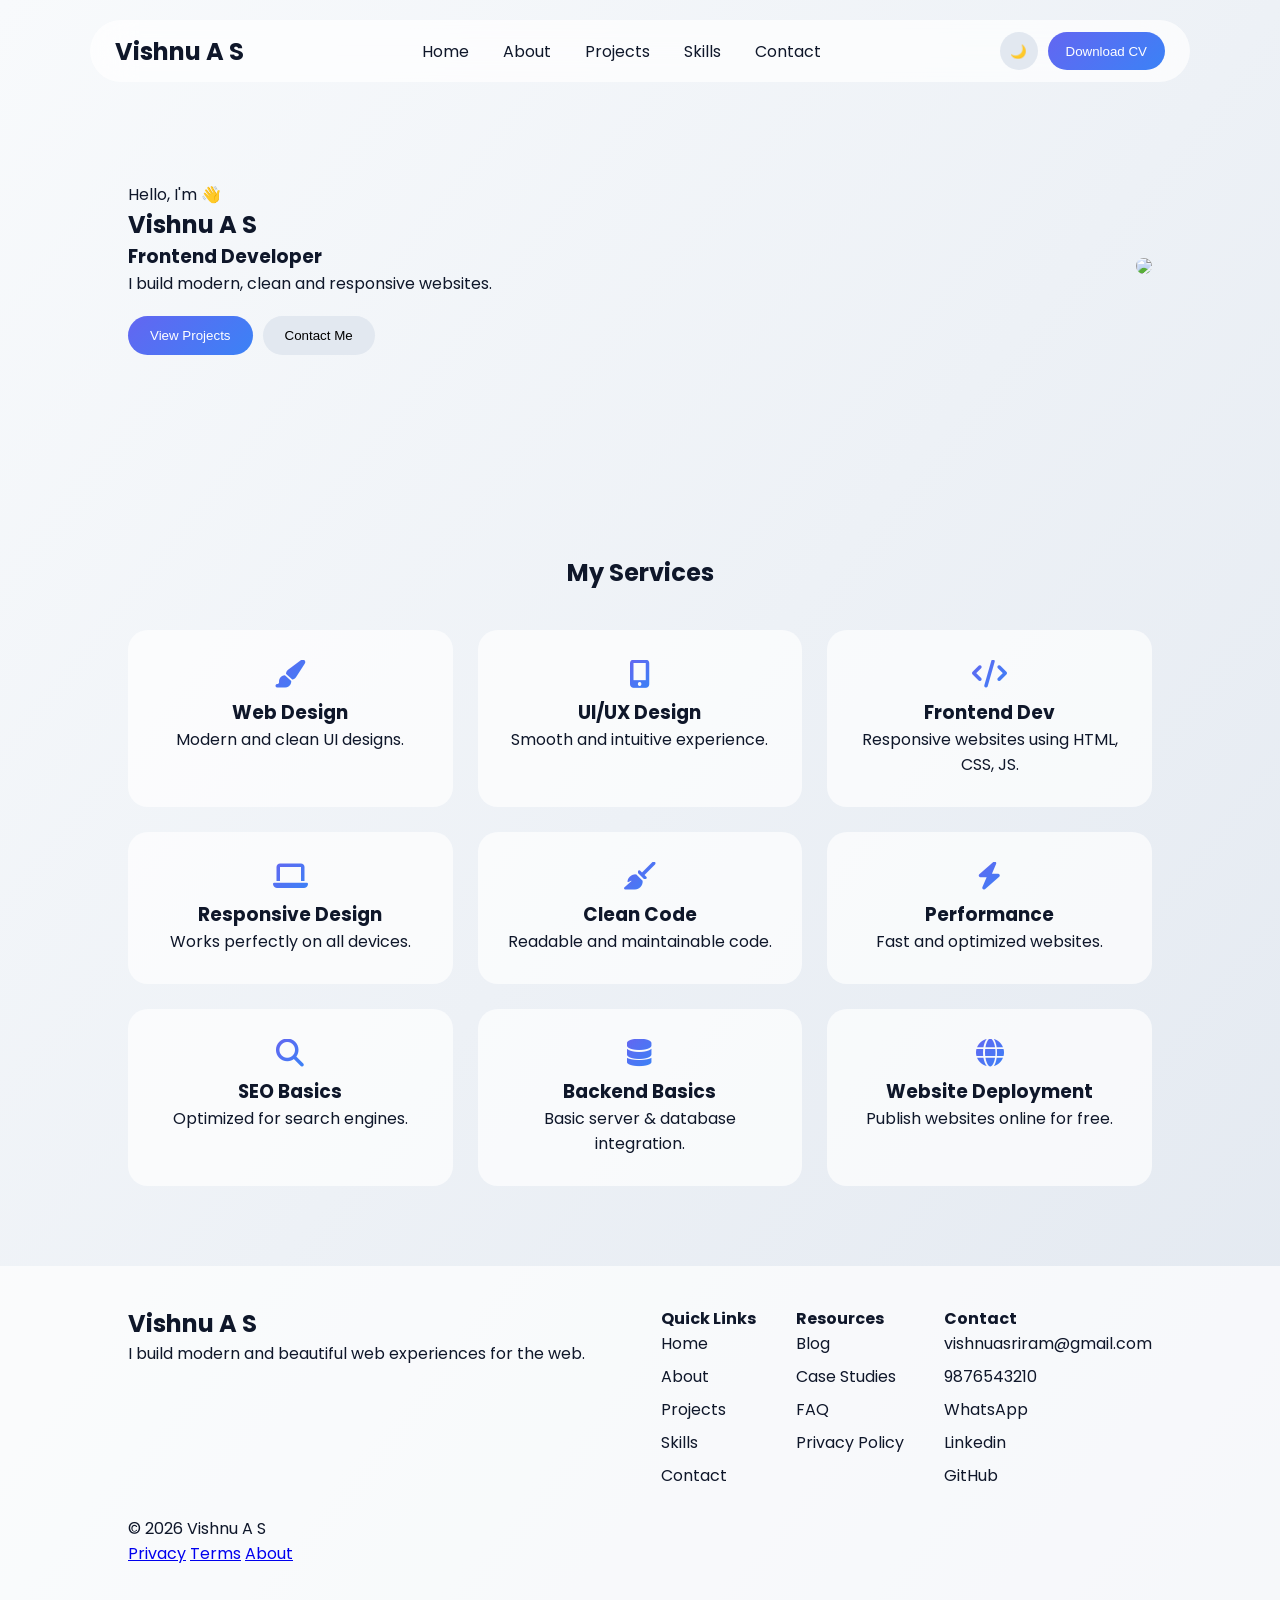
==== index.html @ 8cb65538 "Add files via upload" ====
<!DOCTYPE html>
<html lang="en">
	<head>
		<meta charset="UTF-8">
			<meta name="viewport" content="width=device-width, initial-scale=1.0">
				<title>Vishnu Portfolio</title>

				<link rel="stylesheet" href="style.css">

					<!-- FONT -->
					<link href="https://fonts.googleapis.com/css2?family=Poppins:wght@300;400;600&display=swap" rel="stylesheet">

						<!-- ICONS -->
						<link rel="stylesheet" href="https://cdnjs.cloudflare.com/ajax/libs/font-awesome/6.5.0/css/all.min.css">

</head>

	<body>

		<!-- NAVBAR -->
		<header class="navbar">
			<div class="nav-inner">

				<!-- LOGO -->
				<h2 class="logo">Vishnu A S</h2>

				<!-- NAV LINKS -->
				<nav>
					<a href="#home">Home</a>
					<a href="about.html">About</a>
					<a href="#projects">Projects</a>
					<a href="#skills">Skills</a>
					<a href="#contact">Contact</a>
				</nav>

				<!-- RIGHT SIDE -->
				<div class="nav-right">
					<button id="themeToggle" class="theme-btn">🌙</button>
					<button class="cv-btn">Download CV</button>
				</div>

			</div>
		</header>

		<!-- HERO -->
		<section class="hero">
			<div class="hero-left">
				<span class="tag">Hello, I'm 👋</span>
				<h1>Vishnu A S</h1>
				<h3>Frontend Developer</h3>
				<p>I build modern, clean and responsive websites.</p>

				<div class="hero-buttons">
					<button class="primary">View Projects</button>
					<button class="secondary">Contact Me</button>
				</div>
			</div>

			<div class="hero-right">
				<img src="https://via.placeholder.com/300" class="profile-img">
    </div>
		</section>

		<!-- SERVICES -->
		<section class="services" id="services">
			<h2>My Services</h2>

			<div class="services-grid">

				<div class="service-card">
					<i class="fas fa-paint-brush icon"></i>
					<h3>Web Design</h3>
					<p>Modern and clean UI designs.</p>
				</div>

				<div class="service-card">
					<i class="fas fa-mobile-alt icon"></i>
					<h3>UI/UX Design</h3>
					<p>Smooth and intuitive experience.</p>
				</div>

				<div class="service-card">
					<i class="fas fa-code icon"></i>
					<h3>Frontend Dev</h3>
					<p>Responsive websites using HTML, CSS, JS.</p>
				</div>

				<div class="service-card">
					<i class="fas fa-laptop icon"></i>
					<h3>Responsive Design</h3>
					<p>Works perfectly on all devices.</p>
				</div>

				<div class="service-card">
					<i class="fas fa-broom icon"></i>
					<h3>Clean Code</h3>
					<p>Readable and maintainable code.</p>
				</div>

				<div class="service-card">
					<i class="fas fa-bolt icon"></i>
					<h3>Performance</h3>
					<p>Fast and optimized websites.</p>
				</div>

				<!-- NEW ONES 👇 -->

				<div class="service-card">
					<i class="fas fa-search icon"></i>
					<h3>SEO Basics</h3>
					<p>Optimized for search engines.</p>
				</div>

				<div class="service-card">
					<i class="fas fa-database icon"></i>
					<h3>Backend Basics</h3>
					<p>Basic server & database integration.</p>
				</div>

				<div class="service-card">
					<i class="fas fa-globe icon"></i>
					<h3>Website Deployment</h3>
					<p>Publish websites online for free.</p>
				</div>

			</div>
		</section>
		<!-- FOOTER -->
		<footer class="footer">
			<div class="footer-inner">
				<!-- LEFT -->
				<div class="footer-left">
					<h2 class="logo">Vishnu A S</h2>
					<p>I build modern and beautiful web experiences for the web.</p>
				</div>
				<!-- LINKS -->
				<div class="footer-links">
					<div class="footer-column">
						<h4>Quick Links</h4>
						<a href="#home">Home</a>
						<a href="about.html">About</a>
						<a href="#projects">Projects</a>
						<a href="#skills">Skills</a>
						<a href="#contact">Contact</a>
					</div>
					<div class="footer-column">
						<h4>Resources</h4>
						<a href="#">Blog</a>
						<a href="#">Case Studies</a>
						<a href="#">FAQ</a>
						<a href="#">Privacy Policy</a>
					</div>
					<div class="footer-column">
						<h4>Contact</h4>
						<p>
							<a href="mailto:vishnuasriram@gmail.com">vishnuasriram@gmail.com</a>
						</p>
						<p>
							<a href="tel:+919876543210">9876543210</a>
						</p>
						<p>
							<a href="https://wa.me/+919876543210" target="_blank">WhatsApp</a>
						</p>
						<p>
							<a href="https://www.linkedin.com/in/vishnuasriram" target="_blank">Linkedin</a>
						</p>
						<p>
							<a href="https://github.com/Vishnu-2010" target="_blank">GitHub</a>
						</p>
					</div>
				</div>
			</div>
			<!-- BOTTOM -->
			<div class="footer-bottom">
				<p>© 2026 Vishnu A S</p>
				<div class="footer-bottom-links">
					<a href="#">Privacy</a>
					<a href="#">Terms</a>
					<a href="#">About</a>
				</div>
			</div>
		</footer>
		<script src="script.js"></script>

	</body>
</html>
---- style.css ----
* {
    margin: 0;
    padding: 0;
    box-sizing: border-box;
}

/* THEME */
:root {
    --bg: linear-gradient(to bottom right, #f8fafc, #e2e8f0);
    --text: #0f172a;
    --glass: rgba(255,255,255,0.7);
    --secondary: #e2e8f0;
    --primary: linear-gradient(135deg, #6366f1, #3b82f6);
}

body.dark {
    --bg: #020617;
    --text: #e2e8f0;
    --glass: rgba(30,41,59,0.8);
    --secondary: rgba(30,41,59,0.6);
}

/* BODY */
body {
    font-family: "Poppins", sans-serif;
    background: var(--bg);
    color: var(--text);
    min-height: 100vh;
    display: flex;
    flex-direction: column;
}

/* NAVBAR */
.navbar {
    position: sticky;
    top: 20px;
    display: flex;
    justify-content: center;
    z-index: 1000;
}

.nav-inner {
    width: 90%;
    max-width: 1100px;
    background: var(--glass);
    backdrop-filter: blur(20px);
    border-radius: 50px;
    padding: 12px 25px;
    display: flex;
    justify-content: space-between;
    align-items: center;
}

nav a {
    margin: 0 15px;
    text-decoration: none;
    color: var(--text);
}

/* BUTTONS */
.nav-right {
    display: flex;
    gap: 10px;
}

.theme-btn {
    width: 38px;
    height: 38px;
    border-radius: 50%;
    border: none;
    background: var(--secondary);
}

.cv-btn {
    background: var(--primary);
    color: white;
    border: none;
    padding: 10px 18px;
    border-radius: 30px;
}

/* HERO */
.hero {
    display: flex;
    justify-content: space-between;
    align-items: center;
    padding: 120px 10%;
}

.hero-left {
    max-width: 500px;
}

.hero-buttons {
    margin-top: 20px;
    display: flex;
    gap: 10px;
}

.primary {
    background: var(--primary);
    color: white;
    padding: 12px 22px;
    border-radius: 30px;
    border: none;
}

.secondary {
    background: var(--secondary);
    padding: 12px 22px;
    border-radius: 30px;
    border: none;
}

.profile-img {
    width: 280px;
    border-radius: 20px;
}

/* SERVICES */
.services {
    padding: 80px 10%;
    text-align: center;
    flex: 1;
}

.services-grid {
    display: grid;
    grid-template-columns: repeat(3, 1fr);
    gap: 25px;
    margin-top: 40px;
}

.service-card {
    background: var(--glass);
    padding: 30px;
    border-radius: 20px;
}

.icon {
    font-size: 28px;
    margin-bottom: 10px;
    background: linear-gradient(135deg, #6366f1, #3b82f6);
    -webkit-background-clip: text;
    color: transparent;
}

/* FOOTER */
.footer {
    margin-top: auto;
    background: var(--glass);
    padding: 40px 10%;
}

.footer-inner {
    display: flex;
    justify-content: space-between;
}

.footer-links {
    display: flex;
    gap: 40px;
}

.footer-column a {
    display: block;
    text-decoration: none;
    color: var(--text);
    margin-bottom: 8px;
}

.footer-bottom {
    margin-top: 20px;
}
/* =========================
   RESPONSIVE DESIGN
========================= */

/* TABLETS (<= 1024px) */
@media (max-width: 1024px) {

    .hero {
        flex-direction: column;
        text-align: center;
        gap: 40px;
    }

    .hero-right img {
        width: 220px;
    }

    .services-grid {
        grid-template-columns: repeat(2, 1fr);
    }

    .footer-inner {
        flex-direction: column;
        gap: 30px;
    }

    .footer-links {
        justify-content: space-between;
    }
}


/* MOBILE (<= 768px) */
@media (max-width: 768px) {

    /* NAVBAR */
    .nav-inner {
        flex-direction: column;
        gap: 10px;
        border-radius: 20px;
    }

    nav {
        display: flex;
        flex-wrap: wrap;
        justify-content: center;
    }

    nav a {
        margin: 5px 10px;
    }

    .nav-right {
        justify-content: center;
    }

    /* HERO */
    .hero {
        padding: 80px 5%;
    }

    .hero-left h1 {
        font-size: 28px;
    }

    .hero-left h3 {
        font-size: 18px;
    }

    .hero-buttons {
        flex-direction: column;
        align-items: center;
    }

    /* SERVICES */
    .services-grid {
        grid-template-columns: 1fr;
    }

    /* FOOTER */
    .footer-links {
        flex-direction: column;
        gap: 20px;
    }

}


/* SMALL PHONES (<= 480px) */
@media (max-width: 480px) {

    .hero-left h1 {
        font-size: 24px;
    }

    .profile-img {
        width: 180px;
    }

    .cv-btn {
        padding: 8px 14px;
        font-size: 14px;
    }
}
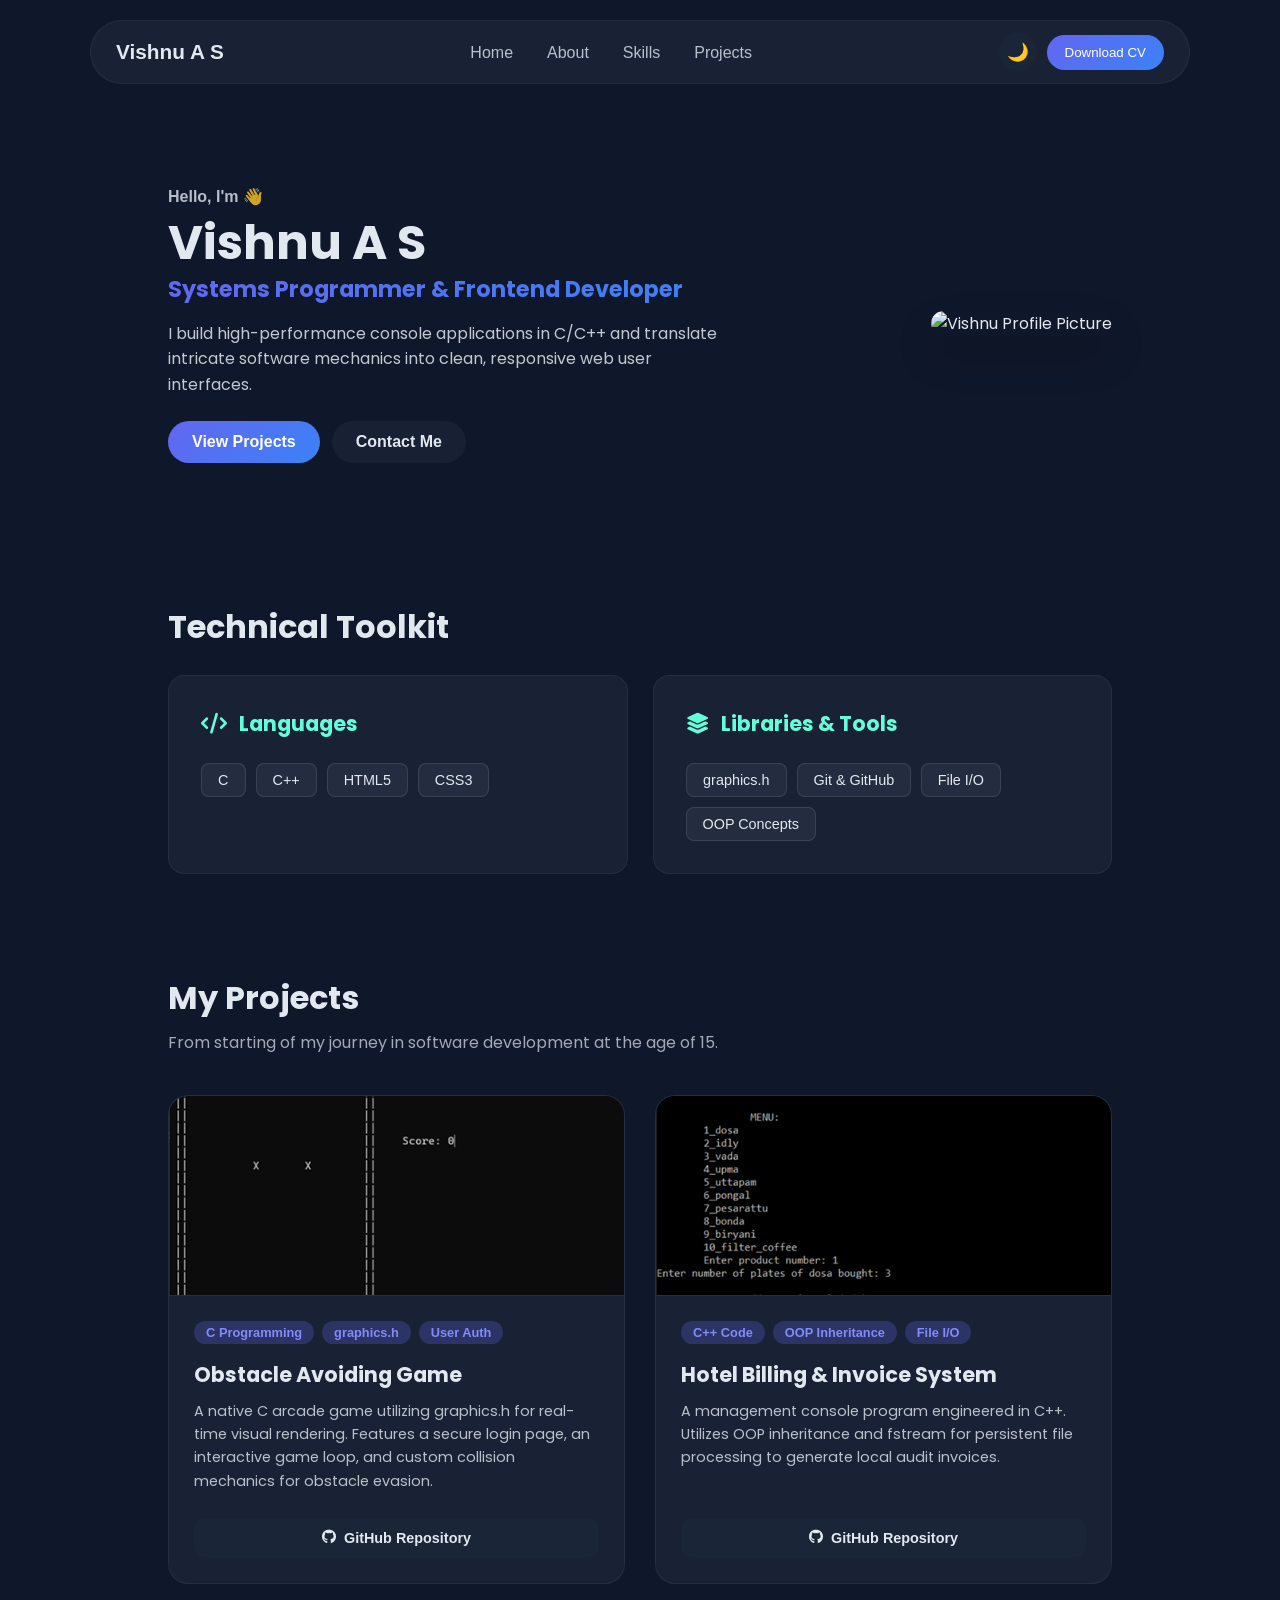
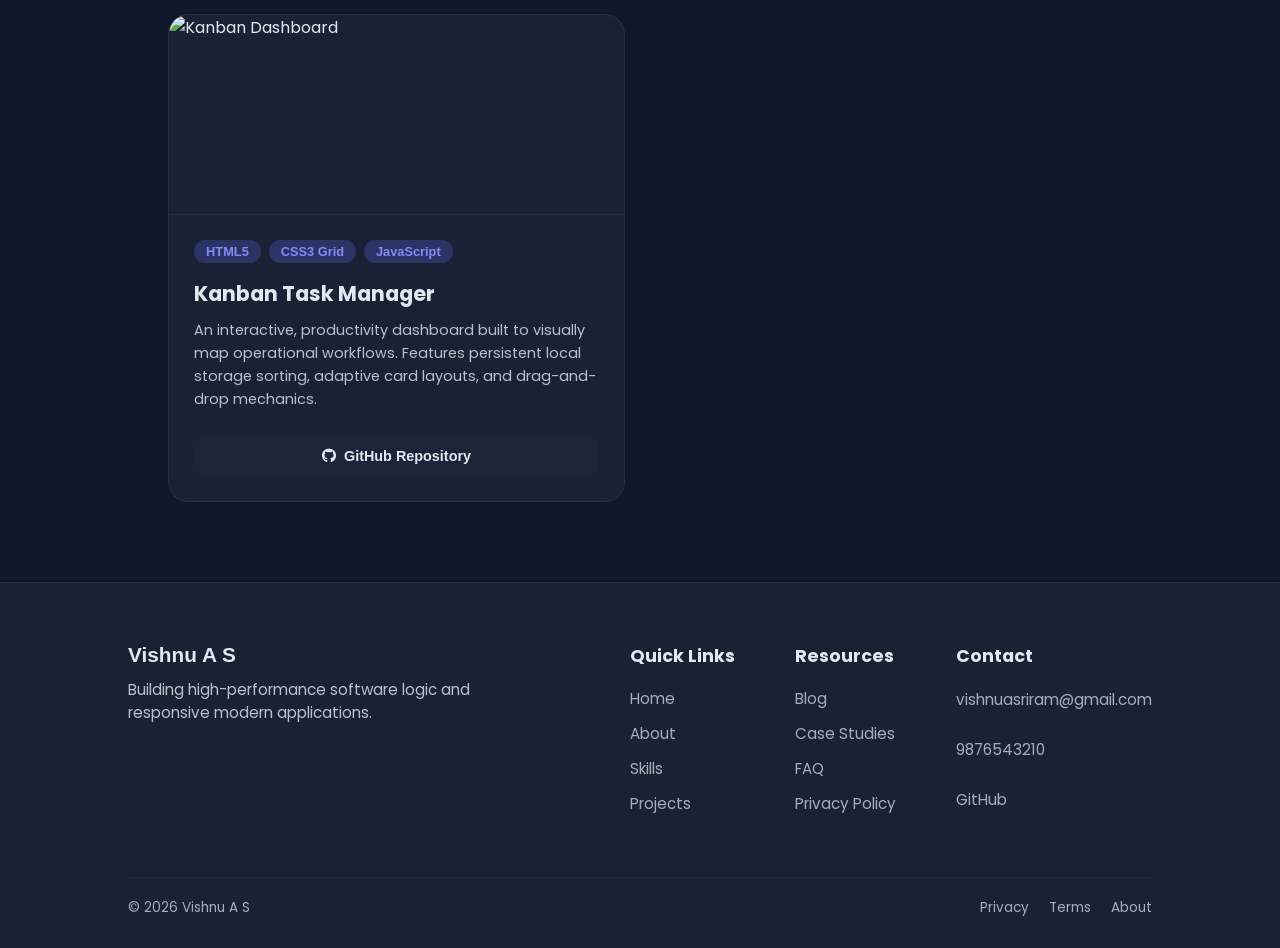
==== commit 56dca306: "Add files via upload" ====
--- a/index.html
+++ b/index.html
@@ -1,147 +1,154 @@
 <!DOCTYPE html>
-<html lang="en">
+<html lang="en" class="dark">
 	<head>
 		<meta charset="UTF-8">
 			<meta name="viewport" content="width=device-width, initial-scale=1.0">
-				<title>Vishnu Portfolio</title>
-
+				<title>Vishnu A S | Portfolio</title>
 				<link rel="stylesheet" href="style.css">
-
-					<!-- FONT -->
 					<link href="https://fonts.googleapis.com/css2?family=Poppins:wght@300;400;600&display=swap" rel="stylesheet">
-
-						<!-- ICONS -->
 						<link rel="stylesheet" href="https://cdnjs.cloudflare.com/ajax/libs/font-awesome/6.5.0/css/all.min.css">
-
 </head>
-
 	<body>
 
-		<!-- NAVBAR -->
 		<header class="navbar">
 			<div class="nav-inner">
-
-				<!-- LOGO -->
 				<h2 class="logo">Vishnu A S</h2>
-
-				<!-- NAV LINKS -->
 				<nav>
-					<a href="#home">Home</a>
+					<a href="#">Home</a>
 					<a href="about.html">About</a>
+					<a href="#skills">Skills</a>
 					<a href="#projects">Projects</a>
-					<a href="#skills">Skills</a>
-					<a href="#contact">Contact</a>
 				</nav>
-
-				<!-- RIGHT SIDE -->
 				<div class="nav-right">
 					<button id="themeToggle" class="theme-btn">🌙</button>
 					<button class="cv-btn">Download CV</button>
 				</div>
-
 			</div>
 		</header>
 
-		<!-- HERO -->
 		<section class="hero">
 			<div class="hero-left">
 				<span class="tag">Hello, I'm 👋</span>
 				<h1>Vishnu A S</h1>
-				<h3>Frontend Developer</h3>
-				<p>I build modern, clean and responsive websites.</p>
-
+				<h3>Systems Programmer & Frontend Developer</h3>
+				<p>I build high-performance console applications in C/C++ and translate intricate software mechanics into clean, responsive web user interfaces.</p>
 				<div class="hero-buttons">
-					<button class="primary">View Projects</button>
-					<button class="secondary">Contact Me</button>
+					<a href="#projects" class="primary" style="text-decoration: none;">View Projects</a>
+					<a href="mailto:vishnuasriram@gmail.com" class="secondary" style="text-decoration: none;">Contact Me</a>
 				</div>
 			</div>
-
 			<div class="hero-right">
-				<img src="https://via.placeholder.com/300" class="profile-img">
-    </div>
+				<img src="image_aecbe7.jpg" class="profile-img" alt="Vishnu Profile Picture">
+        </div>
 		</section>
 
-		<!-- SERVICES -->
-		<section class="services" id="services">
-			<h2>My Services</h2>
+		<section id="skills" class="section">
+			<h2 class="section-title">Technical Toolkit</h2>
+			<div class="skills-wrapper">
 
-			<div class="services-grid">
-
-				<div class="service-card">
-					<i class="fas fa-paint-brush icon"></i>
-					<h3>Web Design</h3>
-					<p>Modern and clean UI designs.</p>
+				<div class="skill-category">
+					<h3>
+						<i class="fas fa-code"></i> Languages
+					</h3>
+					<div class="skills-grid">
+						<span class="skill-badge">C</span>
+						<span class="skill-badge">C++</span>
+						<span class="skill-badge">HTML5</span>
+						<span class="skill-badge">CSS3</span>
+					</div>
 				</div>
 
-				<div class="service-card">
-					<i class="fas fa-mobile-alt icon"></i>
-					<h3>UI/UX Design</h3>
-					<p>Smooth and intuitive experience.</p>
-				</div>
-
-				<div class="service-card">
-					<i class="fas fa-code icon"></i>
-					<h3>Frontend Dev</h3>
-					<p>Responsive websites using HTML, CSS, JS.</p>
-				</div>
-
-				<div class="service-card">
-					<i class="fas fa-laptop icon"></i>
-					<h3>Responsive Design</h3>
-					<p>Works perfectly on all devices.</p>
-				</div>
-
-				<div class="service-card">
-					<i class="fas fa-broom icon"></i>
-					<h3>Clean Code</h3>
-					<p>Readable and maintainable code.</p>
-				</div>
-
-				<div class="service-card">
-					<i class="fas fa-bolt icon"></i>
-					<h3>Performance</h3>
-					<p>Fast and optimized websites.</p>
-				</div>
-
-				<!-- NEW ONES 👇 -->
-
-				<div class="service-card">
-					<i class="fas fa-search icon"></i>
-					<h3>SEO Basics</h3>
-					<p>Optimized for search engines.</p>
-				</div>
-
-				<div class="service-card">
-					<i class="fas fa-database icon"></i>
-					<h3>Backend Basics</h3>
-					<p>Basic server & database integration.</p>
-				</div>
-
-				<div class="service-card">
-					<i class="fas fa-globe icon"></i>
-					<h3>Website Deployment</h3>
-					<p>Publish websites online for free.</p>
+				<div class="skill-category">
+					<h3>
+						<i class="fas fa-layer-group"></i> Libraries & Tools
+					</h3>
+					<div class="skills-grid">
+						<span class="skill-badge">graphics.h</span>
+						<span class="skill-badge">Git & GitHub</span>
+						<span class="skill-badge">File I/O</span>
+						<span class="skill-badge">OOP Concepts</span>
+					</div>
 				</div>
 
 			</div>
 		</section>
-		<!-- FOOTER -->
+
+		<section id="projects" class="projects">
+			<h2>My Projects</h2>
+			<p style="opacity: 0.7; margin-bottom: 30px;">From starting of my journey in software development at the age of 15.</p>
+
+			<div class="projects-grid">
+
+				<div class="project-card">
+					<img src="game.png" class="project-img" alt="Obstacle Avoiding Game">
+						<div class="project-content">
+							<div class="project-tags">
+								<span class="proj-tag">C Programming</span>
+								<span class="proj-tag">graphics.h</span>
+								<span class="proj-tag">User Auth</span>
+							</div>
+							<h3>Obstacle Avoiding Game</h3>
+							<p>A native C arcade game utilizing graphics.h for real-time visual rendering. Features a secure login page, an interactive game loop, and custom collision mechanics for obstacle evasion.</p>
+							<div class="project-links">
+								<a href="https://github.com/Vishnu-2010/C_based_Obstacle_Avoiding_Game" class="proj-btn repo" target="_blank" rel="noopener">
+									<i class="fab fa-github"></i> GitHub Repository
+								</a>
+							</div>
+						</div>
+					</div>
+
+				<div class="project-card">
+					<img src="bill.png" class="project-img" alt="Hotel Billing System">
+						<div class="project-content">
+							<div class="project-tags">
+								<span class="proj-tag">C++ Code</span>
+								<span class="proj-tag">OOP Inheritance</span>
+								<span class="proj-tag">File I/O</span>
+							</div>
+							<h3>Hotel Billing & Invoice System</h3>
+							<p>A management console program engineered in C++. Utilizes OOP inheritance and fstream for persistent file processing to generate local audit invoices.</p>
+							<div class="project-links">
+								<a href="https://github.com/Vishnu-2010/Hotel_Billing_System" class="proj-btn repo" target="_blank" rel="noopener">
+									<i class="fab fa-github"></i> GitHub Repository
+								</a>
+							</div>
+						</div>
+					</div>
+
+				<div class="project-card">
+					<img src="https://images.unsplash.com/photo-1618477388954-7852f32655ec?q=80&w=400&h=220&fit=crop" class="project-img" alt="Kanban Dashboard">
+						<div class="project-content">
+							<div class="project-tags">
+								<span class="proj-tag">HTML5</span>
+								<span class="proj-tag">CSS3 Grid</span>
+								<span class="proj-tag">JavaScript</span>
+							</div>
+							<h3>Kanban Task Manager</h3>
+							<p>An interactive, productivity dashboard built to visually map operational workflows. Features persistent local storage sorting, adaptive card layouts, and drag-and-drop mechanics.</p>
+							<div class="project-links">
+								<a href="#" class="proj-btn repo">
+									<i class="fab fa-github"></i> GitHub Repository
+								</a>
+							</div>
+						</div>
+					</div>
+
+			</div>
+		</section>
+
 		<footer class="footer">
 			<div class="footer-inner">
-				<!-- LEFT -->
 				<div class="footer-left">
 					<h2 class="logo">Vishnu A S</h2>
-					<p>I build modern and beautiful web experiences for the web.</p>
+					<p>Building high-performance software logic and responsive modern applications.</p>
 				</div>
-				<!-- LINKS -->
 				<div class="footer-links">
 					<div class="footer-column">
 						<h4>Quick Links</h4>
-						<a href="#home">Home</a>
+						<a href="#">Home</a>
 						<a href="about.html">About</a>
+						<a href="#skills">Skills</a>
 						<a href="#projects">Projects</a>
-						<a href="#skills">Skills</a>
-						<a href="#contact">Contact</a>
 					</div>
 					<div class="footer-column">
 						<h4>Resources</h4>
@@ -155,22 +162,17 @@
 						<p>
 							<a href="mailto:vishnuasriram@gmail.com">vishnuasriram@gmail.com</a>
 						</p>
+						<br>
 						<p>
 							<a href="tel:+919876543210">9876543210</a>
 						</p>
-						<p>
-							<a href="https://wa.me/+919876543210" target="_blank">WhatsApp</a>
-						</p>
-						<p>
-							<a href="https://www.linkedin.com/in/vishnuasriram" target="_blank">Linkedin</a>
-						</p>
+						<br>
 						<p>
 							<a href="https://github.com/Vishnu-2010" target="_blank">GitHub</a>
 						</p>
 					</div>
 				</div>
 			</div>
-			<!-- BOTTOM -->
 			<div class="footer-bottom">
 				<p>© 2026 Vishnu A S</p>
 				<div class="footer-bottom-links">
@@ -180,7 +182,7 @@
 				</div>
 			</div>
 		</footer>
+
 		<script src="script.js"></script>
-
 	</body>
 </html>
--- a/style.css
+++ b/style.css
@@ -1,278 +1,582 @@
+/* ==========================================================================
+   1. Base Reset & Variables
+   ========================================================================== */
 * {
     margin: 0;
     padding: 0;
     box-sizing: border-box;
 }
 
-/* THEME */
 :root {
-    --bg: linear-gradient(to bottom right, #f8fafc, #e2e8f0);
+    --bg: #f1f5f9; 
     --text: #0f172a;
-    --glass: rgba(255,255,255,0.7);
+    --glass: rgba(255, 255, 255, 0.7);
     --secondary: #e2e8f0;
     --primary: linear-gradient(135deg, #6366f1, #3b82f6);
-}
-
-body.dark {
-    --bg: #020617;
+    --border: rgba(255, 255, 255, 0.4);
+    --tag-bg: rgba(99, 102, 241, 0.1);
+    --tag-text: #4f46e5;
+    
+    /* Skills Variable Overrides */
+    --skill-heading: #4f46e5;
+    --badge-bg: #ffffff;
+    --badge-border: rgba(99, 102, 241, 0.2);
+}
+
+html.dark {
+    --bg: #0f172a;
     --text: #e2e8f0;
-    --glass: rgba(30,41,59,0.8);
-    --secondary: rgba(30,41,59,0.6);
-}
-
-/* BODY */
+    --glass: rgba(30, 41, 59, 0.7);
+    --secondary: rgba(30, 41, 59, 0.6);
+    --border: rgba(255, 255, 255, 0.05);
+    --tag-bg: rgba(99, 102, 241, 0.25);
+    --tag-text: #818cf8;
+    
+    /* Skills Dark Mode Overrides */
+    --skill-heading: #64ffda;
+    --badge-bg: rgba(255, 255, 255, 0.05);
+    --badge-border: rgba(255, 255, 255, 0.1);
+}
+
+html {
+    scroll-behavior: smooth;
+}
+
 body {
     font-family: "Poppins", sans-serif;
-    background: var(--bg);
+    background-color: var(--bg);
     color: var(--text);
     min-height: 100vh;
     display: flex;
     flex-direction: column;
 }
 
-/* NAVBAR */
-.navbar {
-    position: sticky;
-    top: 20px;
-    display: flex;
+/* Smooth Transitions for Light/Dark Mode Switcher */
+body, .nav-inner, .project-card, .footer, nav a, .theme-btn, .secondary, .proj-tag, .skill-category, .skill-badge {
+    transition: background-color 0.4s cubic-bezier(0.4, 0, 0.2, 1), 
+                color 0.4s cubic-bezier(0.4, 0, 0.2, 1), 
+                border-color 0.4s cubic-bezier(0.4, 0, 0.2, 1), 
+                box-shadow 0.4s cubic-bezier(0.4, 0, 0.2, 1),
+                transform 0.3s ease,
+                filter 0.3s ease;
+}
+
+button, a { 
+    cursor: pointer; 
+}
+
+/* ==========================================================================
+   2. Navigation Bar
+   ========================================================================== */
+.navbar { 
+    position: sticky; 
+    top: 20px; 
+    display: flex; 
+    justify-content: center; 
+    z-index: 1000; 
+}
+
+.nav-inner { 
+    width: 90%; 
+    max-width: 1100px; 
+    background: var(--glass); 
+    backdrop-filter: blur(20px); 
+    -webkit-backdrop-filter: blur(20px); 
+    border: 1px solid var(--border); 
+    border-radius: 50px; 
+    padding: 12px 25px; 
+    display: flex; 
+    justify-content: space-between; 
+    align-items: center; 
+}
+
+.logo { 
+    font-size: 1.3rem; 
+    font-weight: 600; 
+}
+
+nav a { 
+    margin: 0 15px; 
+    text-decoration: none; 
+    color: var(--text); 
+    font-weight: 500; 
+    opacity: 0.8; 
+}
+
+nav a:hover { 
+    opacity: 1; 
+}
+
+.nav-right { 
+    display: flex; 
+    gap: 10px; 
+    align-items: center; 
+}
+
+.theme-btn { 
+    width: 38px; 
+    height: 38px; 
+    border-radius: 50%; 
+    border: none; 
+    background: var(--secondary); 
+    font-size: 1.1rem; 
+    display: flex; 
+    align-items: center; 
+    justify-content: center; 
+}
+
+.cv-btn { 
+    background: var(--primary); 
+    color: white; 
+    border: none; 
+    padding: 10px 18px; 
+    border-radius: 30px; 
+    font-weight: 500; 
+    text-decoration: none; 
+    display: inline-block; 
+}
+
+/* ==========================================================================
+   3. Hero Section
+   ========================================================================== */
+.hero { 
+    display: flex; 
+    justify-content: space-between; 
+    align-items: center; 
+    padding: 120px 10% 60px 10%; 
+    max-width: 1200px; 
+    margin: 0 auto; 
+    width: 100%; 
+    gap: 40px;
+}
+
+.hero-left { 
+    max-width: 550px; 
+}
+
+.tag { 
+    font-weight: 600; 
+    opacity: 0.8; 
+}
+
+.hero h1 { 
+    font-size: 3rem; 
+    margin-top: 5px; 
+    line-height: 1.2; 
+}
+
+.hero h3 { 
+    font-size: 1.4rem; 
+    margin-bottom: 15px; 
+    background: var(--primary); 
+    -webkit-background-clip: text; 
+    -webkit-text-fill-color: transparent; 
+}
+
+.hero p { 
+    opacity: 0.85; 
+    line-height: 1.6;
+}
+
+.hero-buttons { 
+    margin-top: 24px; 
+    display: flex; 
+    gap: 12px; 
+}
+
+.primary { 
+    background: var(--primary); 
+    color: white; 
+    padding: 12px 24px; 
+    border-radius: 30px; 
+    border: none; 
+    font-weight: 600; 
+    text-decoration: none; 
+    display: inline-block; 
+}
+
+.secondary { 
+    background: var(--secondary); 
+    color: var(--text); 
+    padding: 12px 24px; 
+    border-radius: 30px; 
+    border: none; 
+    font-weight: 600; 
+    text-decoration: none; 
+    display: inline-block; 
+}
+
+.profile-img { 
+    width: 100%; 
+    max-width: 300px; 
+    height: 360px; 
+    object-fit: cover; 
+    object-position: top center;
+    border-radius: 20px; 
+    box-shadow: 0 20px 40px rgba(0,0,0,0.15); 
+}
+
+.profile-img:hover {
+    filter: brightness(1.05);
+    transform: scale(1.02);
+}
+
+/* ==========================================================================
+   4. Technical Toolkit (Skills) Section
+   ========================================================================== */
+.section {
+    padding: 80px 10% 40px 10%;
+    max-width: 1200px;
+    margin: 0 auto;
+    width: 100%;
+}
+
+.section-title {
+    font-size: 2rem;
+    margin-bottom: 20px;
+    text-align: left;
+}
+
+.skills-wrapper {
+    display: flex;
+    flex-wrap: wrap;
+    gap: 25px;
+    width: 100%;
+    margin-top: 1.5rem;
+}
+
+.skill-category {
+    background: var(--glass);
+    backdrop-filter: blur(10px);
+    -webkit-backdrop-filter: blur(10px);
+    padding: 2rem;
+    border-radius: 16px;
+    border: 1px solid var(--border);
+    flex: 1;
+    min-width: 300px;
+}
+
+/* Visibility fix for header titles */
+.skill-category h3 {
+    margin-bottom: 1.5rem;
+    color: var(--skill-heading) !important; 
+    font-size: 1.3rem;
+    display: flex;
+    align-items: center;
+    gap: 12px;
+}
+
+.skills-grid {
+    display: flex;
+    flex-wrap: wrap;
+    gap: 10px;
+}
+
+.skill-badge {
+    background: var(--badge-bg);
+    color: var(--text) !important;
+    padding: 8px 16px;
+    border-radius: 8px;
+    font-size: 0.9rem;
+    font-weight: 500;
+    border: 1px solid var(--badge-border);
+}
+
+.skill-badge:hover {
+    background: var(--primary);
+    color: #ffffff !important;
+    transform: translateY(-2px);
+    border-color: transparent;
+    box-shadow: 0 5px 15px rgba(99, 102, 241, 0.2);
+}
+
+/* ==========================================================================
+   5. Projects Section
+   ========================================================================== */
+.projects { 
+    padding: 60px 10% 80px 10%; 
+    max-width: 1200px; 
+    margin: 0 auto; 
+    width: 100%; 
+}
+
+.projects h2 { 
+    font-size: 2rem; 
+    margin-bottom: 8px; 
+    text-align: left;
+}
+
+.projects > p {
+    text-align: left;
+}
+
+.projects-grid { 
+    display: grid; 
+    grid-template-columns: repeat(auto-fit, minmax(300px, 1fr)); 
+    gap: 30px; 
+    margin-top: 40px; 
+    width: 100%;
+}
+
+.project-card { 
+    background: var(--glass); 
+    backdrop-filter: blur(10px); 
+    -webkit-backdrop-filter: blur(10px); 
+    border: 1px solid var(--border); 
+    border-radius: 20px; 
+    text-align: left; 
+    overflow: hidden; 
+    display: flex; 
+    flex-direction: column; 
+    width: 100%;
+}
+
+.project-card:hover { 
+    transform: translateY(-6px); 
+    box-shadow: 0 15px 30px rgba(0,0,0,0.1); 
+}
+
+.project-img { 
+    width: 100%; 
+    height: 200px; 
+    object-fit: cover; 
+    border-bottom: 1px solid var(--border); 
+}
+
+.project-content { 
+    padding: 25px; 
+    display: flex; 
+    flex-direction: column; 
+    flex-grow: 1; 
+}
+
+.project-tags { 
+    display: flex; 
+    gap: 8px; 
+    flex-wrap: wrap; 
+    margin-bottom: 15px; 
+}
+
+.proj-tag { 
+    background-color: var(--tag-bg); 
+    color: var(--tag-text); 
+    padding: 4px 12px; 
+    border-radius: 12px; 
+    font-size: 0.8rem; 
+    font-weight: 600; 
+}
+
+.project-content h3 { 
+    font-size: 1.3rem; 
+    margin-bottom: 10px; 
+}
+
+.project-content p { 
+    font-size: 0.9rem; 
+    opacity: 0.8; 
+    line-height: 1.6; 
+    margin-bottom: 25px; 
+    flex-grow: 1; 
+}
+
+.project-links { 
+    display: flex; 
+    width: 100%;
+}
+
+.proj-btn { 
+    text-decoration: none; 
+    font-size: 0.9rem; 
+    font-weight: 600; 
+    display: inline-flex; 
+    align-items: center; 
+    gap: 8px; 
+    width: 100%;
     justify-content: center;
-    z-index: 1000;
-}
-
-.nav-inner {
-    width: 90%;
-    max-width: 1100px;
+    background: var(--secondary);
+    color: var(--text);
+    padding: 12px;
+    border-radius: 12px;
+}
+
+.proj-btn:hover {
+    filter: opacity(0.9);
+}
+
+/* ==========================================================================
+   6. Footer Section (FIXED)
+   ========================================================================== */
+.footer { 
+    background: var(--glass); 
+    backdrop-filter: blur(20px); 
+    -webkit-backdrop-filter: blur(20px); 
+    border-top: 1px solid var(--border); 
+    padding: 60px 10% 30px 10%; 
+    width: 100%; 
+    margin-top: auto;
+}
+
+.footer-inner { 
+    display: flex; 
+    justify-content: space-between; 
+    max-width: 1100px; 
+    margin: 0 auto; 
+    gap: 40px; 
+    flex-wrap: wrap; /* Prevents overlap on smaller screens */
+}
+
+.footer-left { 
+    max-width: 350px; 
+}
+
+.footer-left p { 
+    margin-top: 12px; 
+    font-size: 0.95rem; 
+    opacity: 0.8; 
+    line-height: 1.5;
+}
+
+.footer-links { 
+    display: flex; 
+    gap: 60px; 
+    flex-wrap: wrap; 
+}
+
+/* Forces the columns to stack perfectly vertically */
+.footer-column {
+    display: flex;
+    flex-direction: column;
+}
+
+.footer-column h4 { 
+    margin-bottom: 18px; 
+    font-size: 1.1rem; 
+    color: var(--text);
+}
+
+/* Fixes the blue/purple link issue and forces them onto their own lines */
+.footer-column a, .footer-column p a { 
+    text-decoration: none !important; 
+    color: var(--text) !important; 
+    margin-bottom: 12px; 
+    font-size: 0.95rem; 
+    opacity: 0.7; 
+    transition: opacity 0.3s ease, color 0.3s ease;
+}
+
+/* Resets <p> tags so contact links don't have huge gaps */
+.footer-column p {
+    margin: 0; 
+}
+
+.footer-column a:hover, .footer-column p a:hover { 
+    opacity: 1; 
+    color: var(--skill-heading) !important; /* Adds a nice theme color on hover */
+}
+
+.footer-bottom { 
+    margin-top: 50px; 
+    padding-top: 20px; 
+    border-top: 1px solid var(--border); 
+    display: flex; 
+    justify-content: space-between; 
+    align-items: center;
+    font-size: 0.85rem; 
+    opacity: 0.7; 
+    max-width: 1100px; 
+    margin: 50px auto 0 auto; 
+}
+
+.footer-bottom-links {
+    display: flex;
+    gap: 20px;
+}
+
+.footer-bottom-links a { 
+    text-decoration: none !important; 
+    color: var(--text) !important; 
+}
+
+.footer-bottom-links a:hover {
+    text-decoration: underline !important;
+}
+/* ==========================================================================
+   8. Document Pages Layout Structure (Privacy & Terms)
+   ========================================================================== */
+.terms-main {
+    padding: 140px 10% 80px 10%;
+    max-width: 1200px;
+    margin: 0 auto;
+    width: 100%;
+    display: flex;
+    justify-content: center;
+}
+
+.terms-container {
     background: var(--glass);
-    backdrop-filter: blur(20px);
-    border-radius: 50px;
-    padding: 12px 25px;
-    display: flex;
-    justify-content: space-between;
-    align-items: center;
-}
-
-nav a {
-    margin: 0 15px;
+    backdrop-filter: blur(10px);
+    -webkit-backdrop-filter: blur(10px);
+    border: 1px solid var(--border);
+    border-radius: 24px;
+    padding: 40px;
+    max-width: 850px; /* Locks reading container width comfortably */
+    width: 100%;
+    box-shadow: 0 10px 30px rgba(0, 0, 0, 0.05);
+}
+
+.terms-container h1 {
+    font-size: 2.5rem;
+    margin: 10px 0 5px 0;
+    line-height: 1.2;
+}
+
+.last-updated {
+    font-size: 0.9rem;
+    opacity: 0.6;
+    margin-bottom: 30px;
+    display: block;
+}
+
+.terms-text-block {
+    display: flex;
+    flex-direction: column;
+    gap: 20px; /* Neatly spaces out your paragraphs */
+}
+
+.terms-text-block p {
+    font-size: 1rem;
+    opacity: 0.85;
+    line-height: 1.7;
+}
+
+.terms-text-block h3 {
+    font-size: 1.3rem;
+    color: var(--skill-heading); /* Matches your system's dynamic accent colors */
+    margin-top: 20px;
+    font-weight: 600;
+}
+
+.terms-text-block a {
+    color: var(--tag-text);
     text-decoration: none;
-    color: var(--text);
-}
-
-/* BUTTONS */
-.nav-right {
-    display: flex;
-    gap: 10px;
-}
-
-.theme-btn {
-    width: 38px;
-    height: 38px;
-    border-radius: 50%;
-    border: none;
-    background: var(--secondary);
-}
-
-.cv-btn {
-    background: var(--primary);
-    color: white;
-    border: none;
-    padding: 10px 18px;
-    border-radius: 30px;
-}
-
-/* HERO */
-.hero {
-    display: flex;
-    justify-content: space-between;
-    align-items: center;
-    padding: 120px 10%;
-}
-
-.hero-left {
-    max-width: 500px;
-}
-
-.hero-buttons {
-    margin-top: 20px;
-    display: flex;
-    gap: 10px;
-}
-
-.primary {
-    background: var(--primary);
-    color: white;
-    padding: 12px 22px;
-    border-radius: 30px;
-    border: none;
-}
-
-.secondary {
-    background: var(--secondary);
-    padding: 12px 22px;
-    border-radius: 30px;
-    border: none;
-}
-
-.profile-img {
-    width: 280px;
-    border-radius: 20px;
-}
-
-/* SERVICES */
-.services {
-    padding: 80px 10%;
-    text-align: center;
-    flex: 1;
-}
-
-.services-grid {
-    display: grid;
-    grid-template-columns: repeat(3, 1fr);
-    gap: 25px;
-    margin-top: 40px;
-}
-
-.service-card {
-    background: var(--glass);
-    padding: 30px;
-    border-radius: 20px;
-}
-
-.icon {
-    font-size: 28px;
-    margin-bottom: 10px;
-    background: linear-gradient(135deg, #6366f1, #3b82f6);
-    -webkit-background-clip: text;
-    color: transparent;
-}
-
-/* FOOTER */
-.footer {
-    margin-top: auto;
-    background: var(--glass);
-    padding: 40px 10%;
-}
-
-.footer-inner {
-    display: flex;
-    justify-content: space-between;
-}
-
-.footer-links {
-    display: flex;
-    gap: 40px;
-}
-
-.footer-column a {
-    display: block;
-    text-decoration: none;
-    color: var(--text);
-    margin-bottom: 8px;
-}
-
-.footer-bottom {
-    margin-top: 20px;
-}
-/* =========================
-   RESPONSIVE DESIGN
-========================= */
-
-/* TABLETS (<= 1024px) */
-@media (max-width: 1024px) {
-
-    .hero {
-        flex-direction: column;
-        text-align: center;
-        gap: 40px;
+    font-weight: 500;
+}
+
+.terms-text-block a:hover {
+    text-decoration: underline;
+}
+
+/* Mobile optimizations for document sheets */
+@media (max-width: 768px) {
+    .terms-main {
+        padding: 100px 5% 50px 5%;
     }
-
-    .hero-right img {
-        width: 220px;
+    
+    .terms-container {
+        padding: 25px;
     }
-
-    .services-grid {
-        grid-template-columns: repeat(2, 1fr);
+    
+    .terms-container h1 {
+        font-size: 2rem;
     }
-
-    .footer-inner {
-        flex-direction: column;
-        gap: 30px;
-    }
-
-    .footer-links {
-        justify-content: space-between;
-    }
-}
-
-
-/* MOBILE (<= 768px) */
-@media (max-width: 768px) {
-
-    /* NAVBAR */
-    .nav-inner {
-        flex-direction: column;
-        gap: 10px;
-        border-radius: 20px;
-    }
-
-    nav {
-        display: flex;
-        flex-wrap: wrap;
-        justify-content: center;
-    }
-
-    nav a {
-        margin: 5px 10px;
-    }
-
-    .nav-right {
-        justify-content: center;
-    }
-
-    /* HERO */
-    .hero {
-        padding: 80px 5%;
-    }
-
-    .hero-left h1 {
-        font-size: 28px;
-    }
-
-    .hero-left h3 {
-        font-size: 18px;
-    }
-
-    .hero-buttons {
-        flex-direction: column;
-        align-items: center;
-    }
-
-    /* SERVICES */
-    .services-grid {
-        grid-template-columns: 1fr;
-    }
-
-    /* FOOTER */
-    .footer-links {
-        flex-direction: column;
-        gap: 20px;
-    }
-
-}
-
-
-/* SMALL PHONES (<= 480px) */
-@media (max-width: 480px) {
-
-    .hero-left h1 {
-        font-size: 24px;
-    }
-
-    .profile-img {
-        width: 180px;
-    }
-
-    .cv-btn {
-        padding: 8px 14px;
-        font-size: 14px;
-    }
-}
+}
